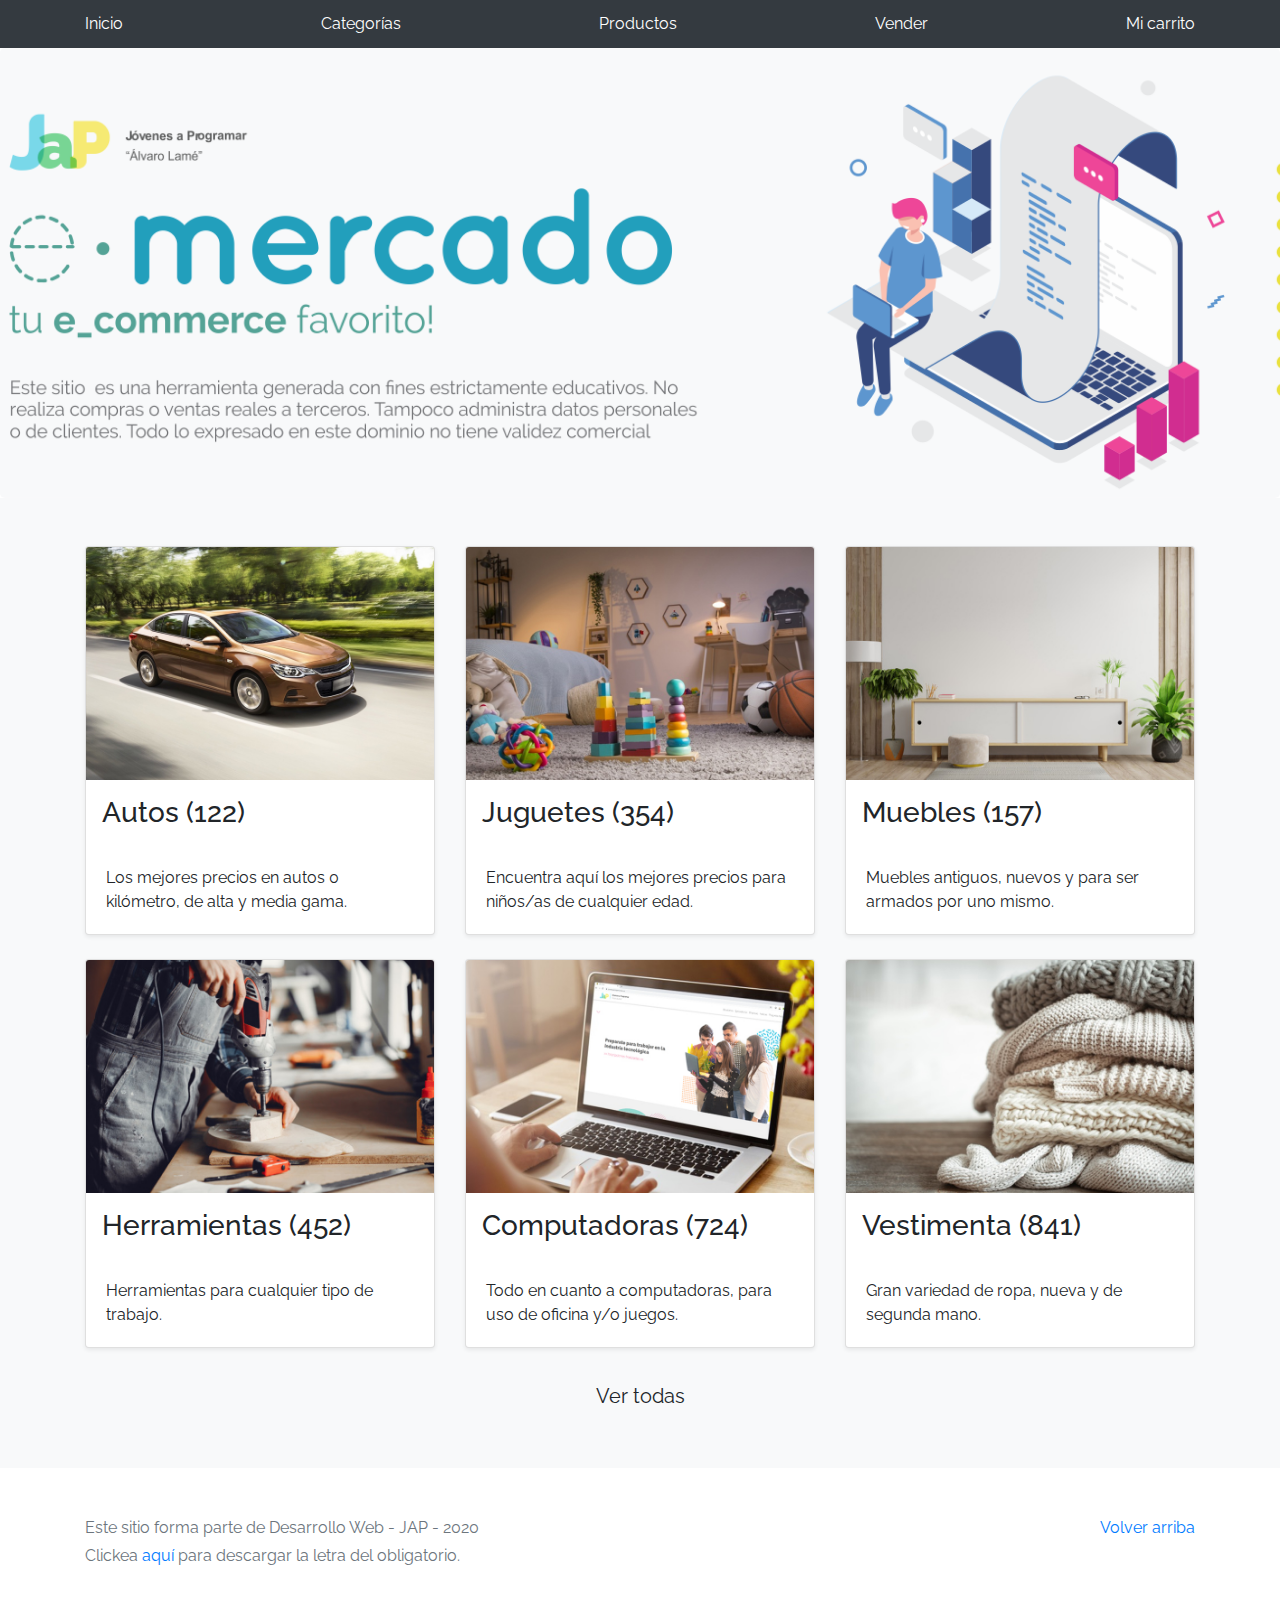
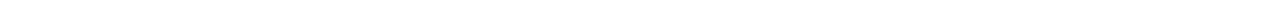
==== index.html @ 73c374ed "first commit from  command terminal" ====
<!DOCTYPE html>
<!-- saved from url=(0049)https://getbootstrap.com/docs/4.3/examples/album/ -->
<html lang="en">
  <head>
    <meta http-equiv="Content-Type" content="text/html; charset=UTF-8">
    <meta name="viewport" content="width=device-width, initial-scale=1, shrink-to-fit=no">
    <meta name="description" content="">
    <title>eMercado - Todo lo que busques está aquí -</title>

    <link rel="canonical" href="https://getbootstrap.com/docs/4.3/examples/album/">
    <link href="https://fonts.googleapis.com/css?family=Raleway:300,300i,400,400i,700,700i,900,900i" rel="stylesheet">
    <!-- Bootstrap core CSS -->
    <link href="css/bootstrap.min.css" rel="stylesheet">
    <link href="css/styles.css" rel="stylesheet">
  </head>
  <body>
    <nav class="site-header sticky-top py-1 bg-dark">
      <div class="container d-flex flex-column flex-md-row justify-content-between">
        <a class="py-2 d-none d-md-inline-block" href="index.html">Inicio</a>
        <a class="py-2 d-none d-md-inline-block" href="categories.html">Categorías</a>
        <a class="py-2 d-none d-md-inline-block" href="products.html">Productos</a>
        <a class="py-2 d-none d-md-inline-block" href="sell.html">Vender</a>
        <a class="py-2 d-none d-md-inline-block" href="cart.html">Mi carrito</a>
      </div>
    </nav>
    <main role="main">
      <section class="jumbotron text-center">
        <div class="m-5">
          <h1></h1>
        </div>
      </section>
      <div class="album py-5 bg-light">
        <div class="container">
          <div class="row">
            <div class="col-md-4">
              <a href="categories.html" class="card mb-4 shadow-sm custom-card">
                <img class="bd-placeholder-img card-img-top"  src="img/cat1.jpg">
                <h3 class="m-3">Autos (122)</h3>
                <div class="card-body">
                  <p class="card-text">Los mejores precios en autos 0 kilómetro, de alta y media gama.</p>
                </div>
              </a>
            </div>
            <div class="col-md-4">
                <a href="categories.html" class="card mb-4 shadow-sm custom-card">
                  <img class="bd-placeholder-img card-img-top" src="img/cat2.jpg">
                  <h3 class="m-3">Juguetes (354)</h3>
                  <div class="card-body">
                    <p class="card-text">Encuentra aquí los mejores precios para niños/as de cualquier edad.</p>
                  </div>
                </a>
            </div>
            <div class="col-md-4">
                <a href="categories.html" class="card mb-4 shadow-sm custom-card">
                  <img class="bd-placeholder-img card-img-top" src="img/cat3.jpg">
                  <h3 class="m-3">Muebles (157)</h3>
                  <div class="card-body">
                    <p class="card-text">Muebles antiguos, nuevos y para ser armados por uno mismo.</p>
                  </div>
                </a>
            </div>
            <div class="col-md-4">
                <a href="categories.html" class="card mb-4 shadow-sm custom-card">
                  <img class="bd-placeholder-img card-img-top" src="img/cat4.jpg">
                  <h3 class="m-3">Herramientas (452)</h3>
                  <div class="card-body">
                    <p class="card-text">Herramientas para cualquier tipo de trabajo.</p>
                  </div>
                </a>
            </div>
            <div class="col-md-4">
                <a href="categories.html" class="card mb-4 shadow-sm custom-card">
                  <img class="bd-placeholder-img card-img-top" src="img/cat5.jpg">
                  <h3 class="m-3">Computadoras (724)</h3>
                  <div class="card-body">
                    <p class="card-text">Todo en cuanto a computadoras, para uso de oficina y/o juegos.</p>
                  </div>
                </a>
            </div>
            <div class="col-md-4">
                <a href="categories.html" class="card mb-4 shadow-sm custom-card">
                  <img class="bd-placeholder-img card-img-top" src="img/cat6.jpg">
                  <h3 class="m-3">Vestimenta (841)</h3>
                  <div class="card-body">
                    <p class="card-text">Gran variedad de ropa, nueva y de segunda mano.</p>
                  </div>
                </a>
            </div>
          </div>
          <div class="row">
              <a type="button" class="btn btn-light btn-lg btn-block" href="categories.html">Ver todas</a>
          </div>
        </div>
      </div>
    </main>
    <footer class="text-muted">
      <div class="container">
        <p class="float-right">
          <a href="#">Volver arriba</a>
        </p>
        <p>Este sitio forma parte de Desarrollo Web - JAP - 2020</p>
        <p>Clickea <a target="_blank" href="Letra.pdf">aquí</a> para descargar la letra del obligatorio.</p>
      </div>
    </footer>
    <script src="js/jquery-3.4.1.min.js"></script>
    <script src="js/bootstrap.bundle.min.js"></script>
    <script src="js/init.js"></script>
  </body>
</html>
---- css/styles.css ----
.jumbotron, .card-body, .container, .site-header{
    font-family: 'Raleway', serif !important;
}

.jumbotron .display-4{
    font-weight: bold;
}

.jumbotron {
  height: 50vh;
  padding: 5em inherit;
  margin-bottom: 0;
  background-color: #53C0FB;
  background: url('../img/cover_back.png');
  background-size: cover;
  background-position: center;
  background-repeat: no-repeat;
  color: black;
  font-weight: bold;
}

@media (min-width: 768px) {
  .jumbotron {
    padding-top: 6rem;
    padding-bottom: 6rem;
  }
}

.jumbotron p:last-child {
  margin-bottom: 0;
}

.jumbotron-heading {
  font-weight: 300;
}

.jumbotron .container {
  max-width: 40rem;
  background-color: rgba(255, 255, 255, 0.5);
  border-radius: 10px;
  text-shadow: 1px 1px 2px grey;
}

.jumbotron .lead{
  font-size: 38px;
}

footer {
  padding-top: 3rem;
  padding-bottom: 3rem;
}

footer p {
  margin-bottom: .25rem;
}

.site-header a {
  color: white;
  transition: ease-in-out color .15s;
}

.light-text {
  color: white;
}

.site-header .dropdown-menu a {
  color: black;
}

.dropzone{
  border: 2px dashed #0087F7;
  border-radius: 5px;
  background: white;
}

.alert{
  position: fixed;
  top:80px;
  width: 50%;
  left: 50%;
  transform: translate(-50%, 0);
}

.lds-ring {
  display: inline-block;
  position: relative;
  width: 64px;
  height: 64px;
  top:50%;
  left: 50%;
}
.lds-ring div {
  box-sizing: border-box;
  display: block;
  position: absolute;
  width: 51px;
  height: 51px;
  margin: 6px;
  border: 6px solid #fff;
  border-radius: 50%;
  animation: lds-ring 1.2s cubic-bezier(0.5, 0, 0.5, 1) infinite;
  border-color: #fff transparent transparent transparent;
}
.lds-ring div:nth-child(1) {
  animation-delay: -0.45s;
}
.lds-ring div:nth-child(2) {
  animation-delay: -0.3s;
}
.lds-ring div:nth-child(3) {
  animation-delay: -0.15s;
}
@keyframes lds-ring {
  0% {
    transform: rotate(0deg);
  }
  100% {
    transform: rotate(360deg);
  }
}

#spinner-wrapper{
  position: fixed;
  background-color: rgba(0,0,0,0.5);
  width:100%;
  height: 100%;
  top:0;
  left:0;
  z-index: 1021;
  display: none;
}

a.custom-card,
a.custom-card:hover {
  color: inherit;
  text-decoration: inherit;
}

.checked {
  color: orange;
}
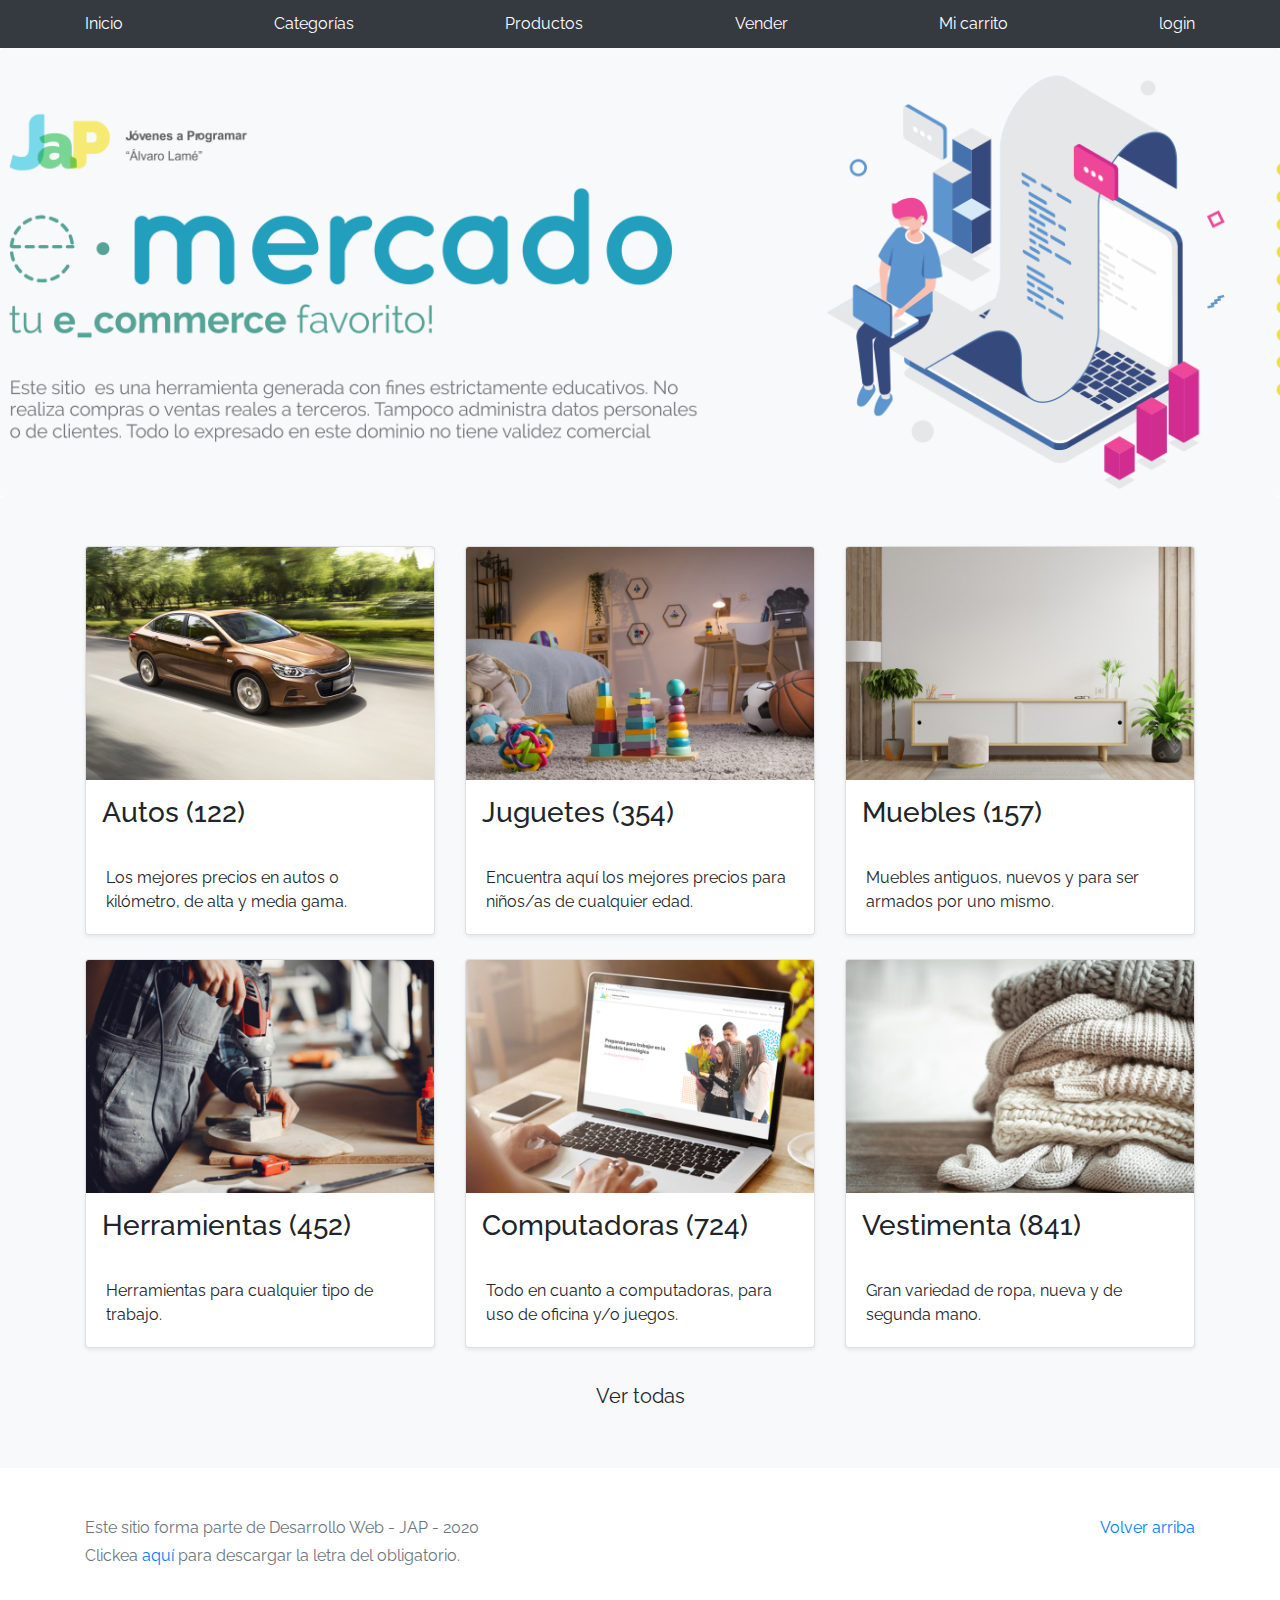
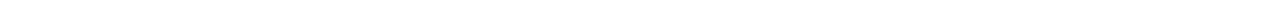
==== commit 27073164: "boton login agregado en nav" ====
--- a/index.html
+++ b/index.html
@@ -21,6 +21,7 @@
         <a class="py-2 d-none d-md-inline-block" href="products.html">Productos</a>
         <a class="py-2 d-none d-md-inline-block" href="sell.html">Vender</a>
         <a class="py-2 d-none d-md-inline-block" href="cart.html">Mi carrito</a>
+        <a class="py-2 d-none d-md-inline-block" href="login.html">login</a>
       </div>
     </nav>
     <main role="main">
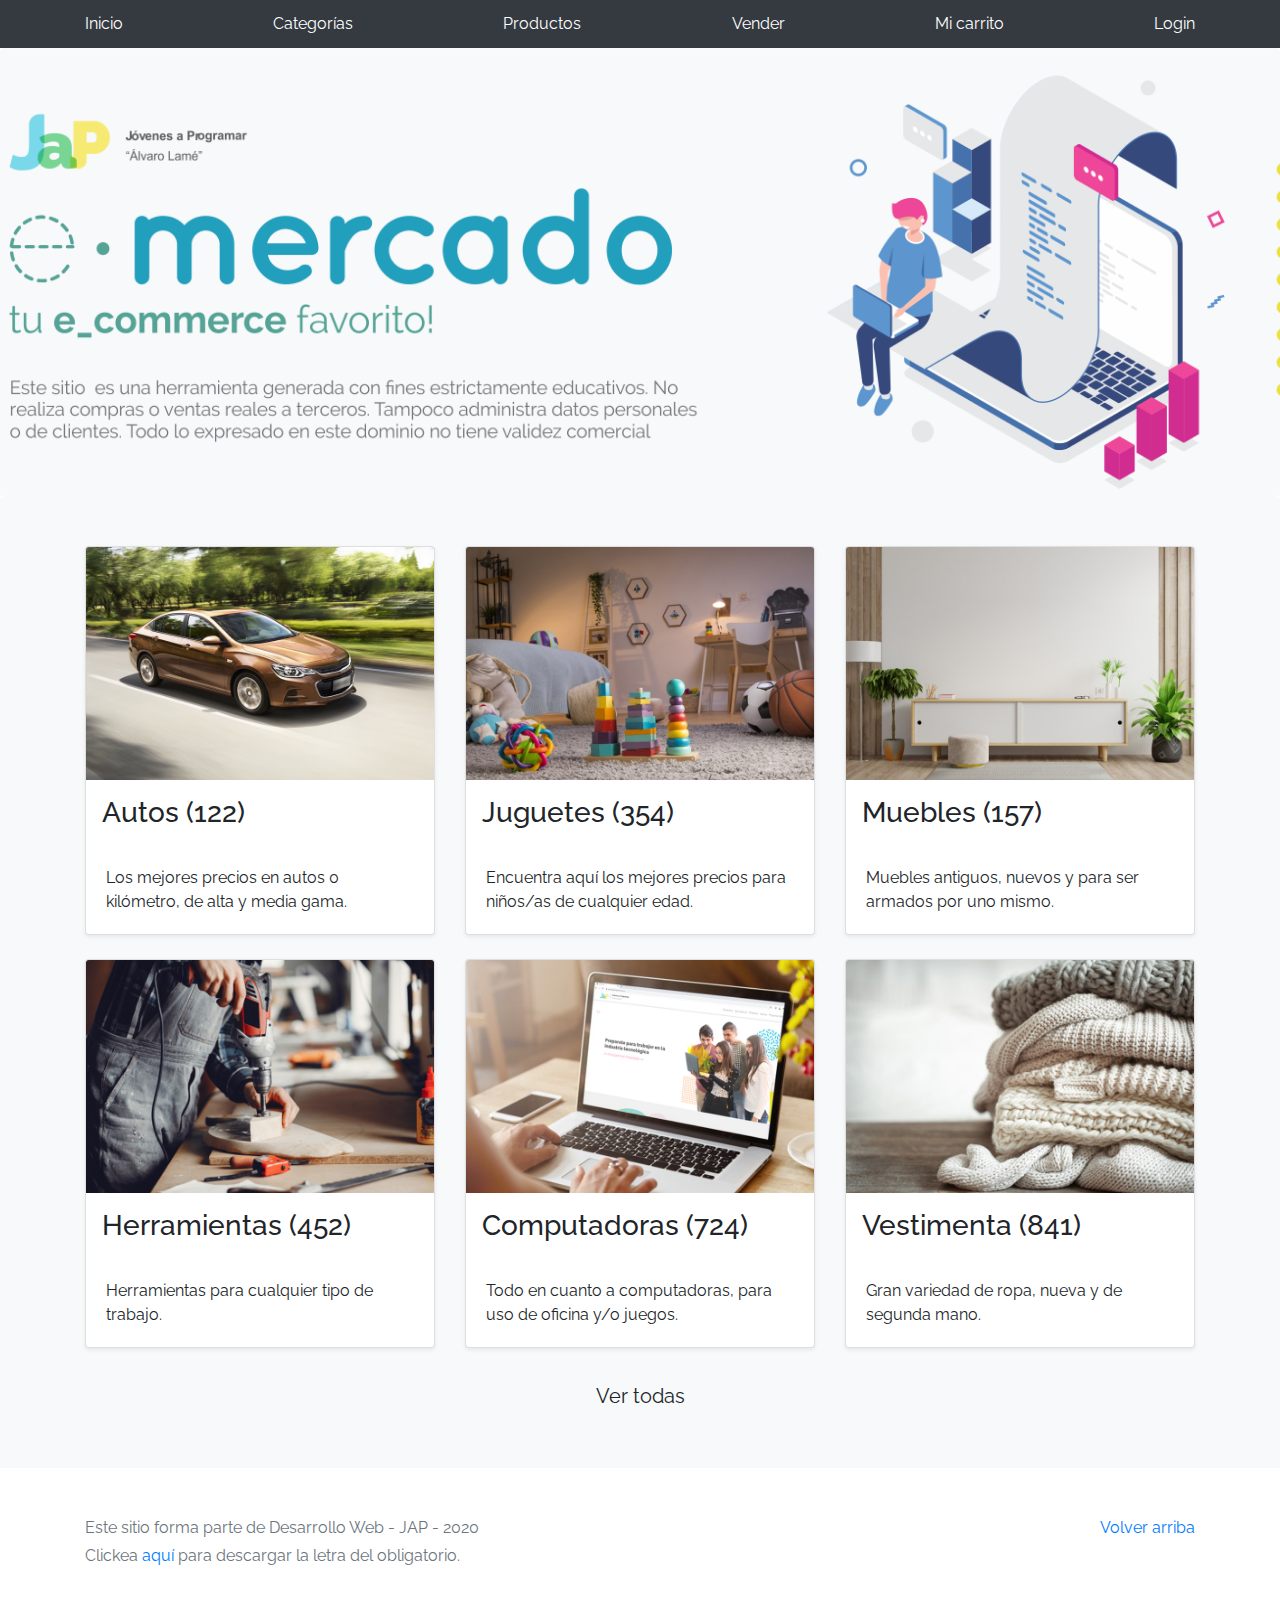
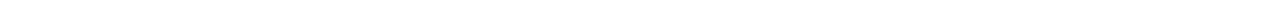
==== commit 3eaf5b16: "Modificacion mayuscula en boton Login" ====
--- a/index.html
+++ b/index.html
@@ -21,7 +21,7 @@
         <a class="py-2 d-none d-md-inline-block" href="products.html">Productos</a>
         <a class="py-2 d-none d-md-inline-block" href="sell.html">Vender</a>
         <a class="py-2 d-none d-md-inline-block" href="cart.html">Mi carrito</a>
-        <a class="py-2 d-none d-md-inline-block" href="login.html">login</a>
+        <a class="py-2 d-none d-md-inline-block" href="login.html">Login</a>
       </div>
     </nav>
     <main role="main">
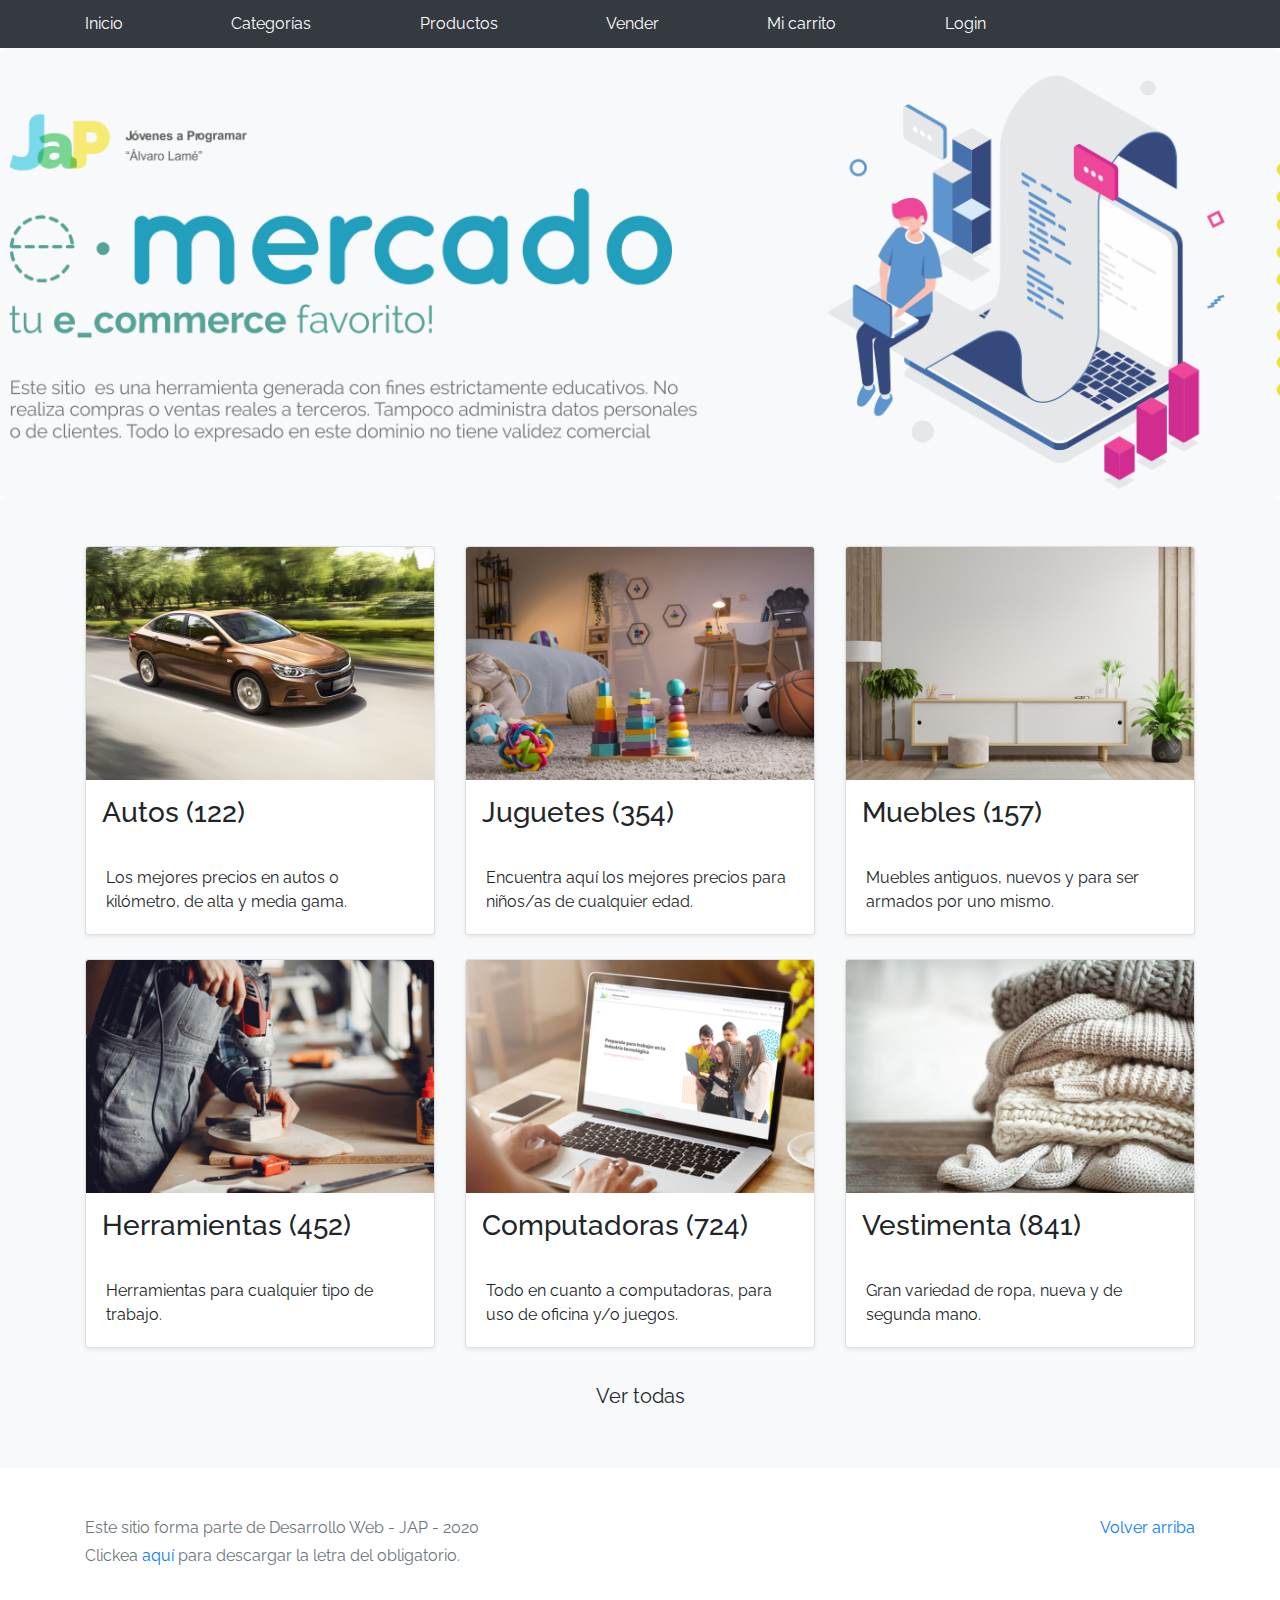
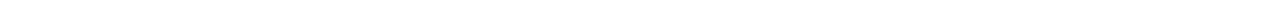
==== commit f46f27e4: "index y login" ====
--- a/index.html
+++ b/index.html
@@ -6,7 +6,6 @@
     <meta name="viewport" content="width=device-width, initial-scale=1, shrink-to-fit=no">
     <meta name="description" content="">
     <title>eMercado - Todo lo que busques está aquí -</title>
-
     <link rel="canonical" href="https://getbootstrap.com/docs/4.3/examples/album/">
     <link href="https://fonts.googleapis.com/css?family=Raleway:300,300i,400,400i,700,700i,900,900i" rel="stylesheet">
     <!-- Bootstrap core CSS -->
@@ -21,7 +20,8 @@
         <a class="py-2 d-none d-md-inline-block" href="products.html">Productos</a>
         <a class="py-2 d-none d-md-inline-block" href="sell.html">Vender</a>
         <a class="py-2 d-none d-md-inline-block" href="cart.html">Mi carrito</a>
-        <a class="py-2 d-none d-md-inline-block" href="login.html">Login</a>
+        <div id="nombre" class="py-2 d-none d-md-inline-block" ><a class="py-2" href="login.html">Login </a></div>
+        <button id="btnlogin" class=" btn-sm btn btn-danger py-2 d-none d-md-inline-block invisible" onclick="desconectar();">Desconectar</button>
       </div>
     </nav>
     <main role="main">
@@ -106,5 +106,7 @@
     <script src="js/jquery-3.4.1.min.js"></script>
     <script src="js/bootstrap.bundle.min.js"></script>
     <script src="js/init.js"></script>
+    <script src="js/login.js"></script>
+    <script src="js/conectado.js"></script>
   </body>
 </html>--- a/css/styles.css
+++ b/css/styles.css
@@ -18,6 +18,8 @@
   color: black;
   font-weight: bold;
 }
+
+
 
 @media (min-width: 768px) {
   .jumbotron {
@@ -138,4 +140,5 @@
 
 .checked {
   color: orange;
-}+}
+
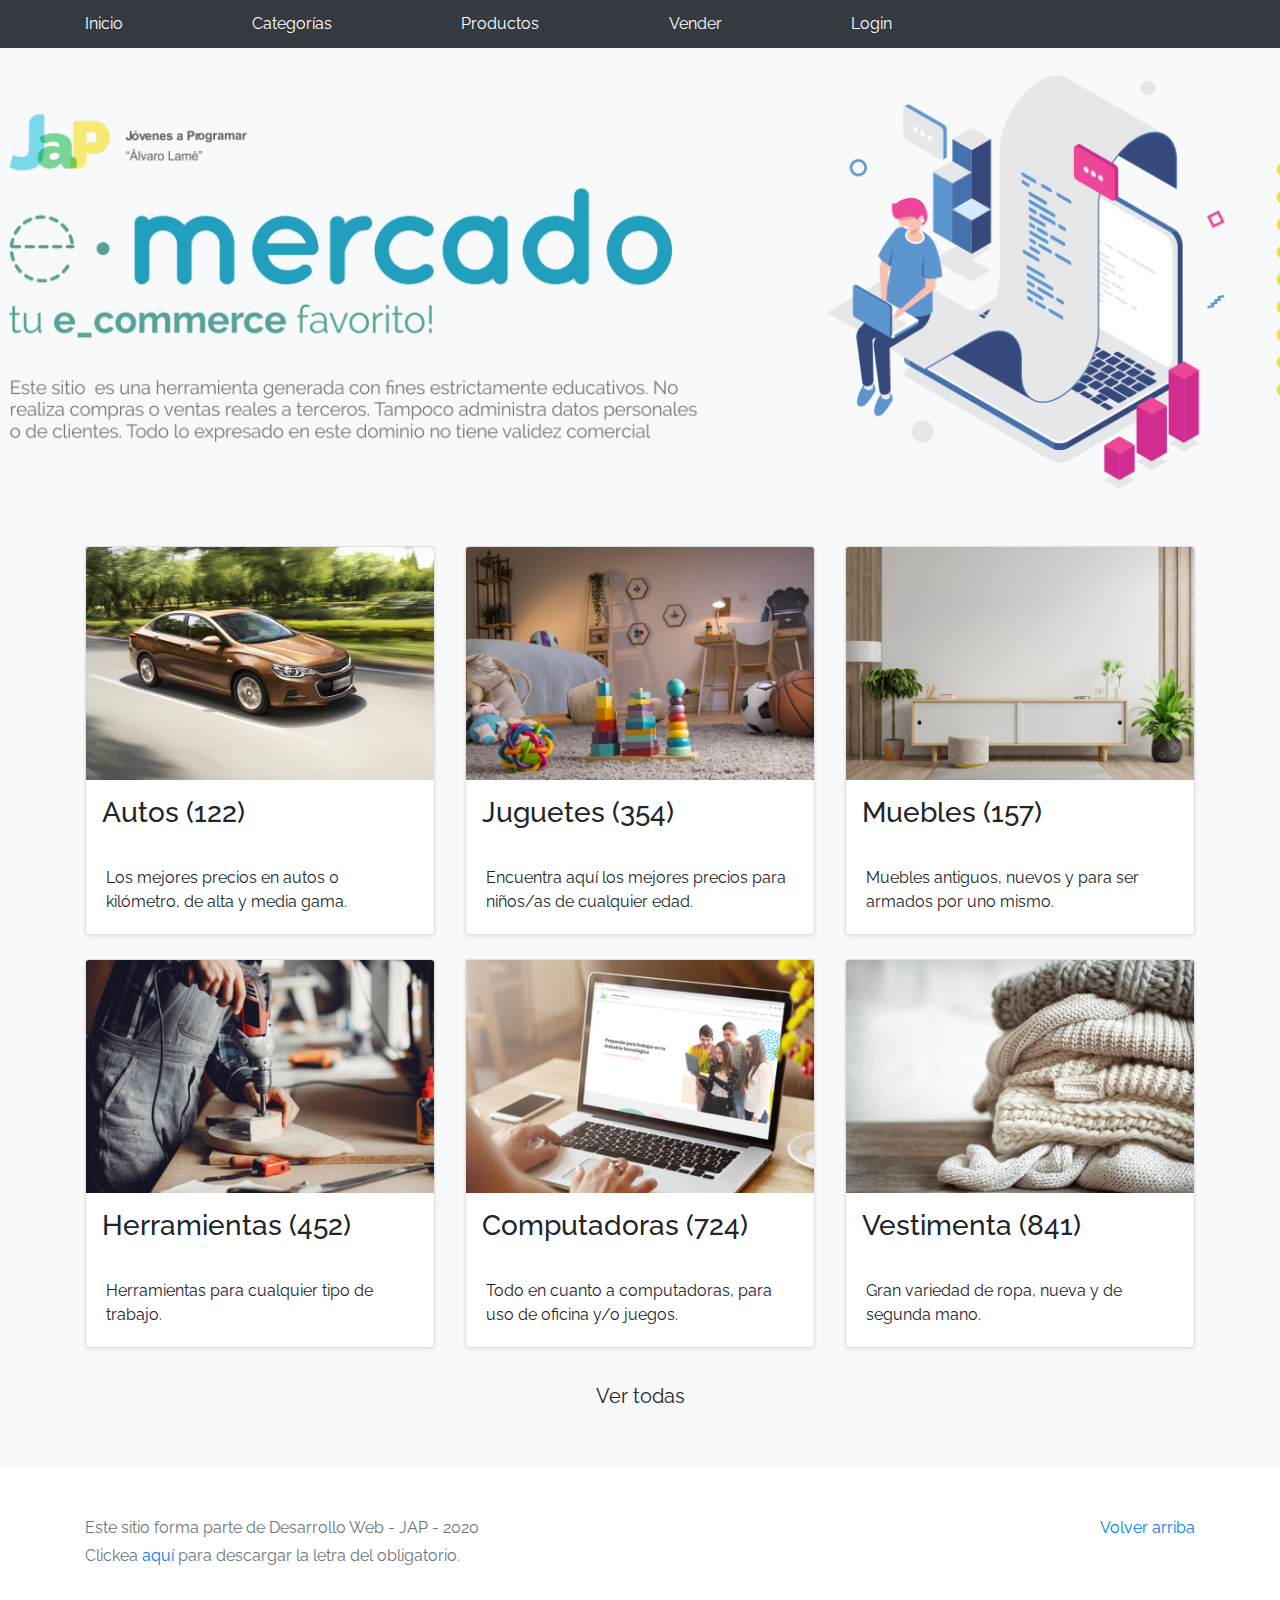
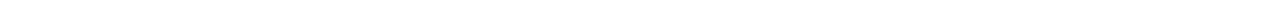
==== commit 1a82308f: "cuarta entrega" ====
--- a/index.html
+++ b/index.html
@@ -5,6 +5,12 @@
     <meta http-equiv="Content-Type" content="text/html; charset=UTF-8">
     <meta name="viewport" content="width=device-width, initial-scale=1, shrink-to-fit=no">
     <meta name="description" content="">
+     <!--Google Api Auth -->
+    
+     <meta name="google-signin-client_id" content="381465236452-fj5ta6bvlg3lktk6pd12p395mhtvinkj.apps.googleusercontent.com">
+    <script src="https://apis.google.com/js/platform.js?onload=onLoad" async defer></script>
+    
+    
     <title>eMercado - Todo lo que busques está aquí -</title>
     <link rel="canonical" href="https://getbootstrap.com/docs/4.3/examples/album/">
     <link href="https://fonts.googleapis.com/css?family=Raleway:300,300i,400,400i,700,700i,900,900i" rel="stylesheet">
@@ -19,9 +25,17 @@
         <a class="py-2 d-none d-md-inline-block" href="categories.html">Categorías</a>
         <a class="py-2 d-none d-md-inline-block" href="products.html">Productos</a>
         <a class="py-2 d-none d-md-inline-block" href="sell.html">Vender</a>
-        <a class="py-2 d-none d-md-inline-block" href="cart.html">Mi carrito</a>
-        <div id="nombre" class="py-2 d-none d-md-inline-block" ><a class="py-2" href="login.html">Login </a></div>
-        <button id="btnlogin" class=" btn-sm btn btn-danger py-2 d-none d-md-inline-block invisible" onclick="desconectar();">Desconectar</button>
+        <div id="botonlog" class="py-2 d-none d-md-inline-block" ><a class="py-2" href="login.html">Login </a></div>
+        <div class="dropdown">
+          <button class="btn btn-secondary dropdown-toggle invisible" type="button" id="nombre" data-toggle="dropdown" aria-haspopup="true" aria-expanded="false">
+            Dropdown button
+          </button>
+          <div class="dropdown-menu" aria-labelledby="dropdownMenuButton">
+            <a class="dropdown-item" href="cart.html">Ver carrito</a>
+            <a class="dropdown-item" href="my-profile.html">Mi perfil</a>
+            <button id="btnlogin" class="dropdown-item invisible" onclick="desconectar();">Cerrar sesión</button>
+          </div>
+        </div>
       </div>
     </nav>
     <main role="main">
@@ -108,5 +122,7 @@
     <script src="js/init.js"></script>
     <script src="js/login.js"></script>
     <script src="js/conectado.js"></script>
+    <script src="js/googleA.js"></script>
+
   </body>
 </html>--- a/css/styles.css
+++ b/css/styles.css
@@ -142,3 +142,89 @@
   color: orange;
 }
 
+#myImg {
+  border-radius: 5px;
+  cursor: pointer;
+  transition: 0.3s;
+}
+
+#myImg:hover {opacity: 0.7;}
+
+/* The Modal (background) */
+.modal {
+  display: none; /* Hidden by default */
+  position: fixed; /* Stay in place */
+  z-index: 1; /* Sit on top */
+  padding-top: 100px; /* Location of the box */
+  left: 0;
+  top: 0;
+  width: 100%; /* Full width */
+  height: 100%; /* Full height */
+  overflow: auto; /* Enable scroll if needed */
+  background-color: rgb(0,0,0); /* Fallback color */
+  background-color: rgba(0,0,0,0.9); /* Black w/ opacity */
+}
+
+/* Modal Content (image) */
+.modal-content {
+  margin: auto;
+  display: block;
+  width: 80%;
+  max-width: 700px;
+}
+
+/* Caption of Modal Image */
+#caption {
+  margin: auto;
+  display: block;
+  width: 80%;
+  max-width: 700px;
+  text-align: center;
+  color: #ccc;
+  padding: 10px 0;
+  height: 150px;
+}
+
+/* Add Animation */
+.modal-content, #caption {  
+  -webkit-animation-name: zoom;
+  -webkit-animation-duration: 0.6s;
+  animation-name: zoom;
+  animation-duration: 0.6s;
+}
+
+@-webkit-keyframes zoom {
+  from {-webkit-transform:scale(0)} 
+  to {-webkit-transform:scale(1)}
+}
+
+@keyframes zoom {
+  from {transform:scale(0)} 
+  to {transform:scale(1)}
+}
+
+/* The Close Button */
+.close {
+  position: absolute;
+  top: 15px;
+  right: 35px;
+  color: #f1f1f1;
+  font-size: 40px;
+  font-weight: bold;
+  transition: 0.3s;
+}
+
+.close:hover,
+.close:focus {
+  color: #bbb;
+  text-decoration: none;
+  cursor: pointer;
+}
+
+/* 100% Image Width on Smaller Screens */
+@media only screen and (max-width: 700px){
+  .modal-content {
+    width: 100%;
+  }
+}
+
